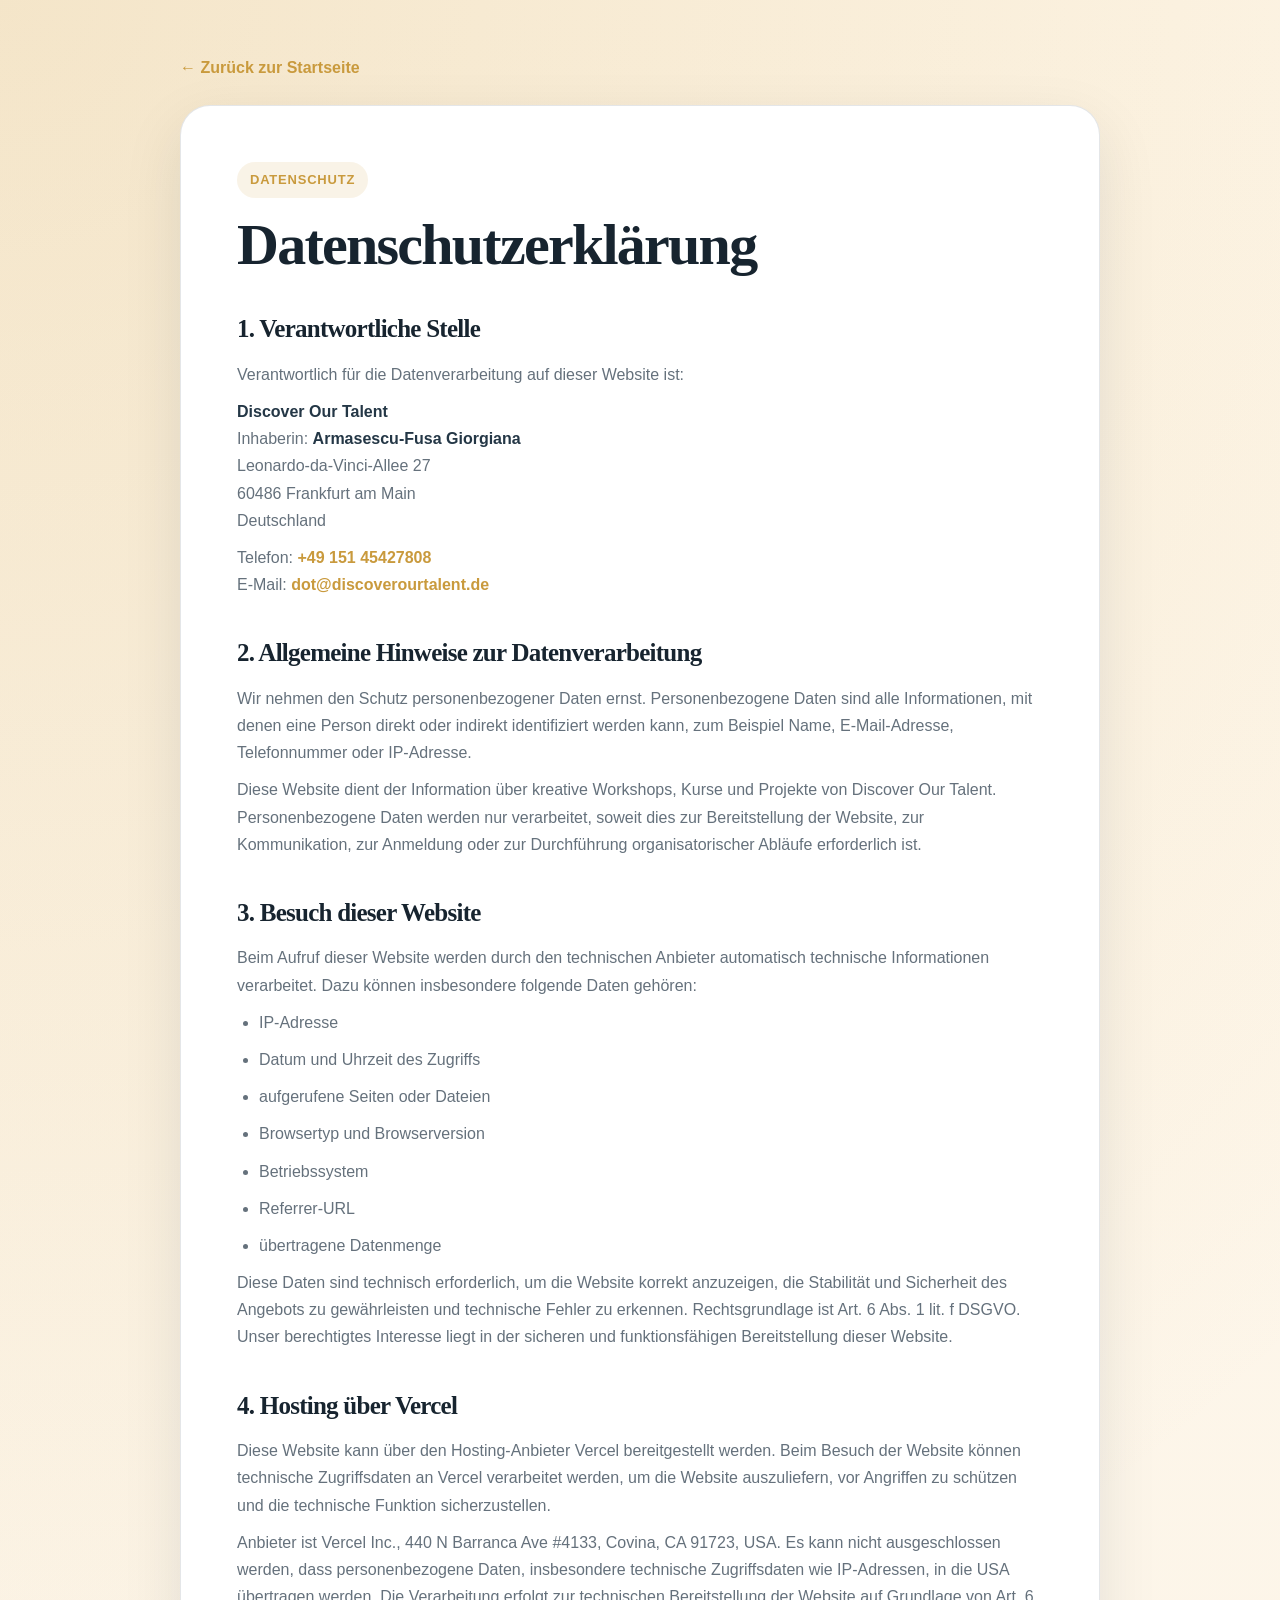
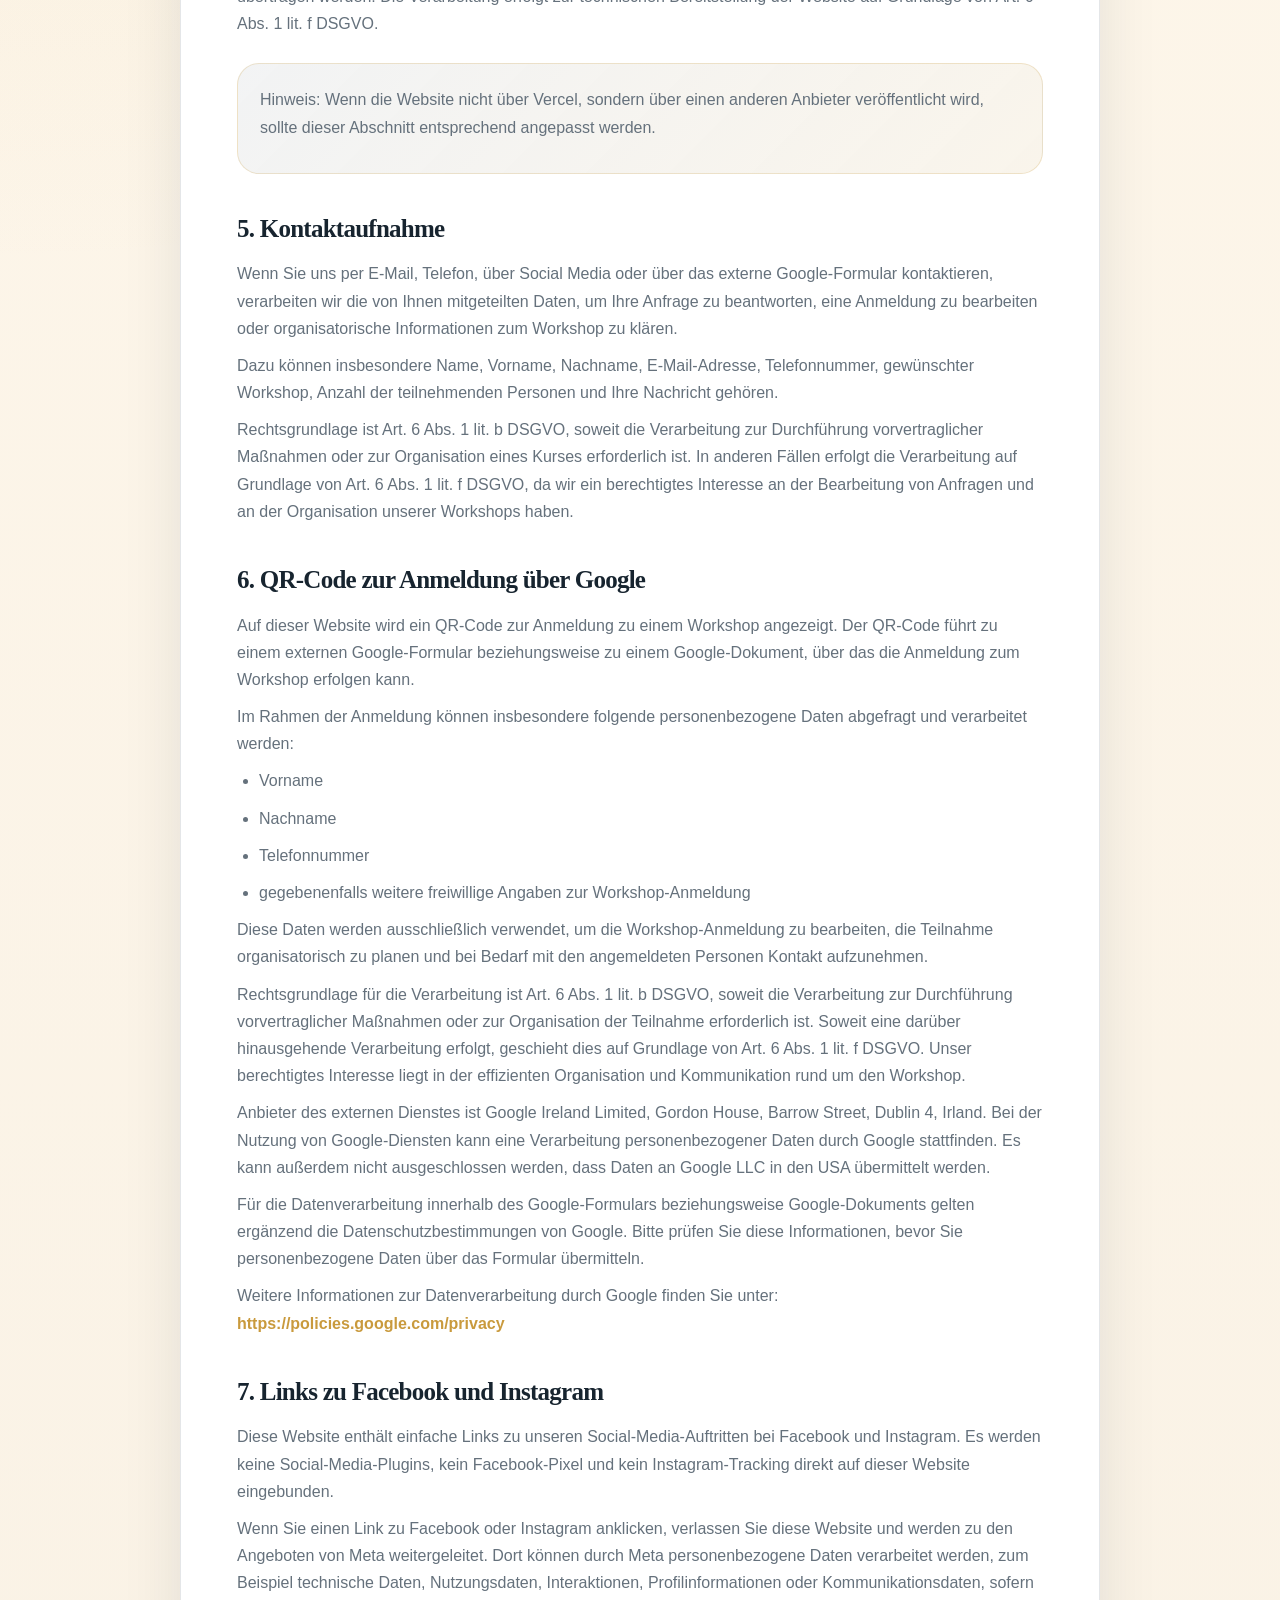
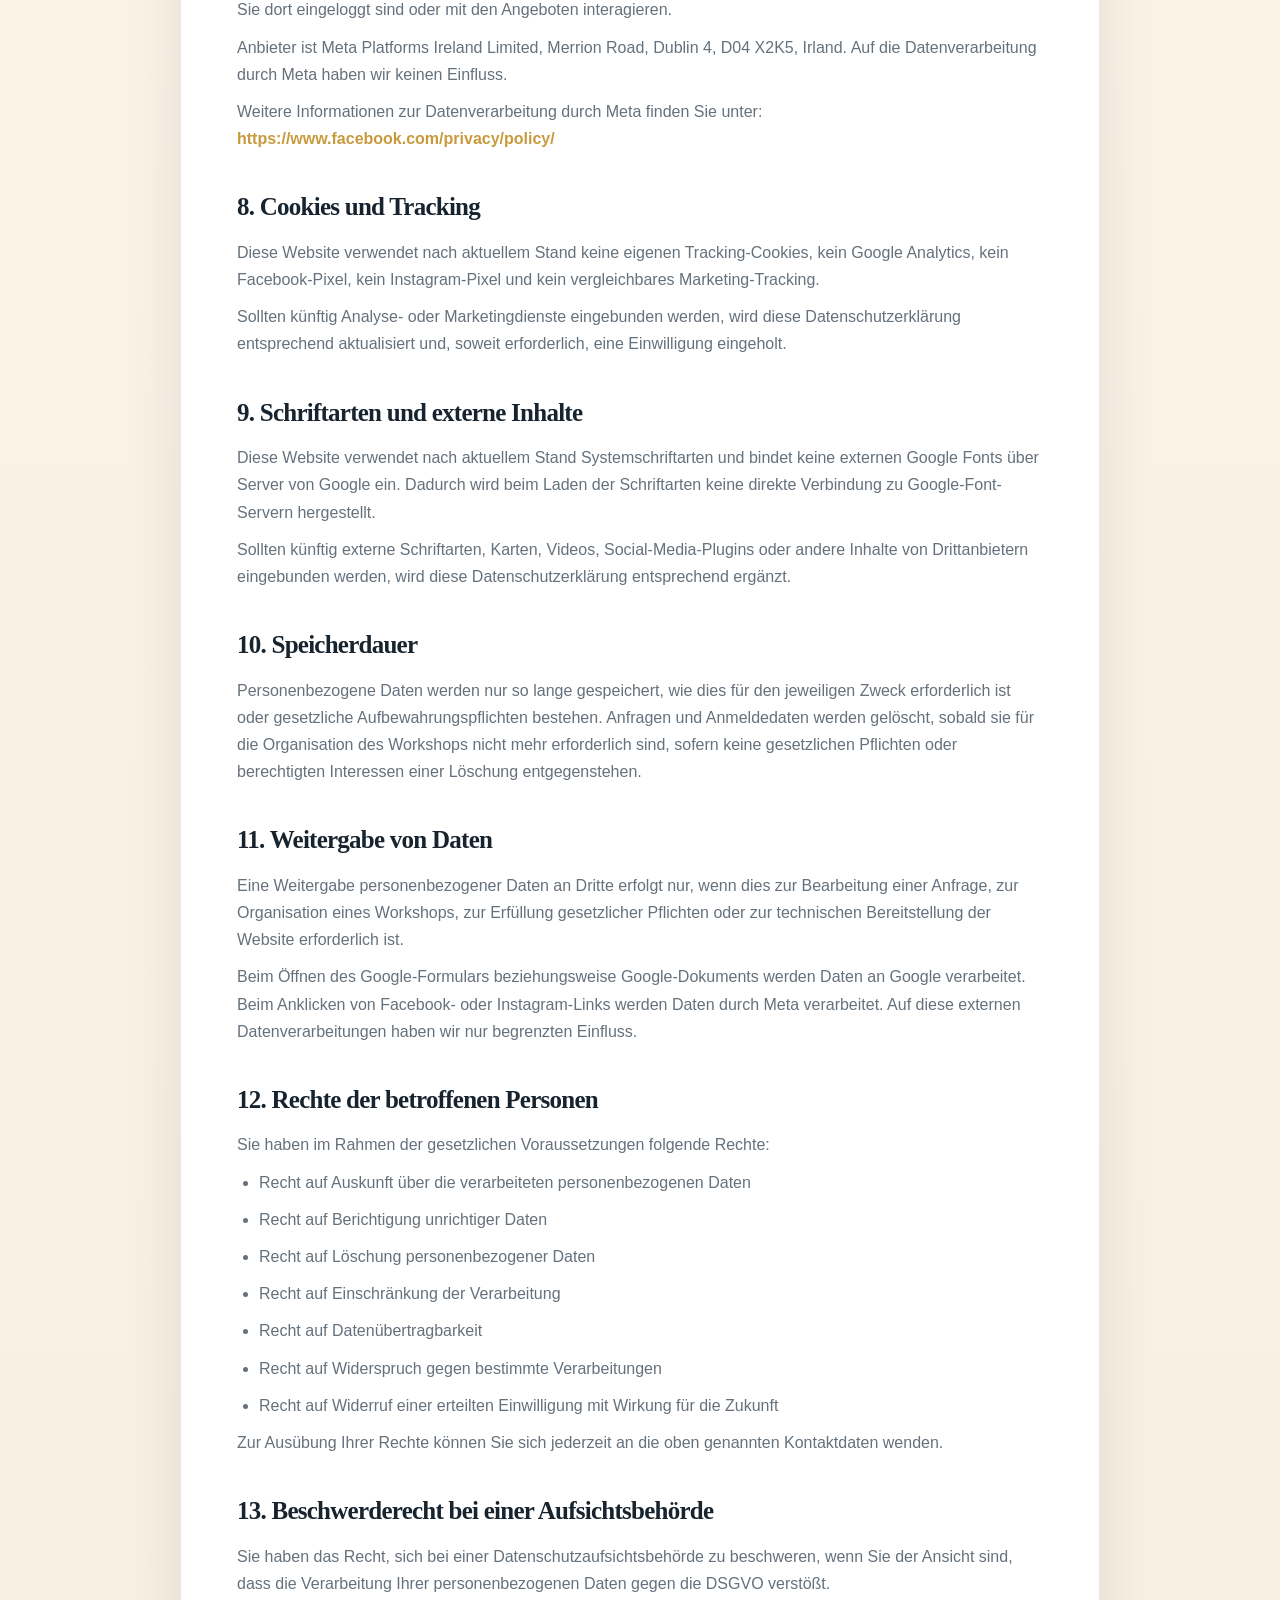
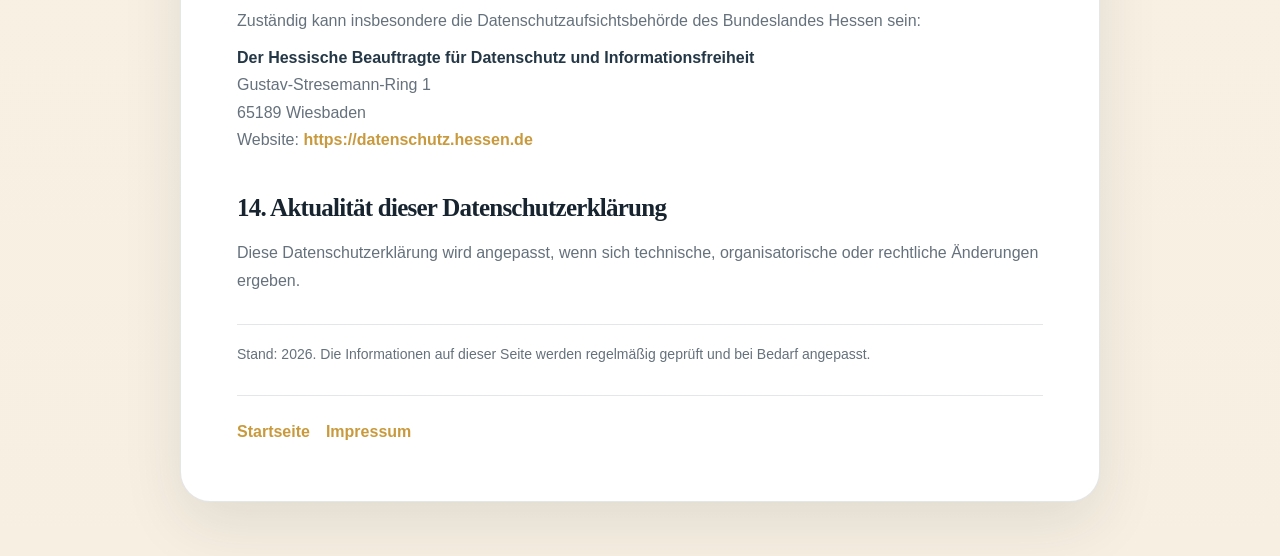
==== datenschutz.html @ c93dea51 "Actualizare landing page" ====
<!DOCTYPE html>
<html lang="de">
<head>
  <meta charset="UTF-8" />
  <meta name="viewport" content="width=device-width, initial-scale=1.0" />

  <title>Datenschutzerklärung | Discover Our Talent</title>
  <meta
    name="description"
    content="Datenschutzerklärung von Discover Our Talent."
  />
  <meta name="robots" content="noindex, follow" />

  <style>
    :root {
      --dark: #17242f;
      --deep: #243746;
      --gold: #c99a3d;
      --cream: #fff8ec;
      --white: #ffffff;
      --muted: #65717c;
      --border: rgba(36, 55, 70, 0.12);
      --shadow: 0 22px 60px rgba(23, 36, 47, 0.1);
    }

    * {
      box-sizing: border-box;
      margin: 0;
      padding: 0;
    }

    body {
      font-family: Arial, Helvetica, sans-serif;
      background:
        radial-gradient(circle at top left, rgba(201, 154, 61, 0.2), transparent 34%),
        linear-gradient(180deg, #fff8ec 0%, #f7efe2 100%);
      color: var(--deep);
      line-height: 1.7;
    }

    a {
      color: var(--gold);
      font-weight: 700;
      text-decoration: none;
      overflow-wrap: anywhere;
    }

    a:hover {
      text-decoration: underline;
    }

    .page {
      width: min(920px, calc(100% - 32px));
      margin: 0 auto;
      padding: 54px 0;
    }

    .back-link {
      display: inline-flex;
      align-items: center;
      gap: 8px;
      margin-bottom: 24px;
      color: var(--gold);
      font-weight: 800;
    }

    .card {
      background: var(--white);
      border: 1px solid var(--border);
      border-radius: 30px;
      padding: clamp(28px, 5vw, 56px);
      box-shadow: var(--shadow);
    }

    .eyebrow {
      display: inline-flex;
      width: fit-content;
      padding: 7px 13px;
      margin-bottom: 18px;
      border-radius: 999px;
      background: rgba(201, 154, 61, 0.12);
      color: var(--gold);
      font-size: 13px;
      font-weight: 800;
      letter-spacing: 0.06em;
      text-transform: uppercase;
    }

    h1,
    h2 {
      font-family: Georgia, "Times New Roman", serif;
      color: var(--dark);
      letter-spacing: -0.03em;
    }

    h1 {
      font-size: clamp(38px, 6vw, 58px);
      line-height: 1;
      margin-bottom: 22px;
    }

    h2 {
      font-size: 25px;
      margin-top: 34px;
      margin-bottom: 10px;
    }

    p,
    li {
      color: var(--muted);
      font-size: 16px;
      margin-bottom: 10px;
    }

    ul {
      padding-left: 22px;
      margin-bottom: 10px;
    }

    strong {
      color: var(--deep);
    }

    .info-box {
      margin-top: 26px;
      padding: 22px;
      border-radius: 22px;
      background: linear-gradient(
        135deg,
        rgba(36, 55, 70, 0.06),
        rgba(201, 154, 61, 0.1)
      );
      border: 1px solid rgba(201, 154, 61, 0.22);
    }

    .legal-note {
      margin-top: 30px;
      padding-top: 18px;
      border-top: 1px solid var(--border);
      font-size: 14px;
      color: var(--muted);
    }

    .footer-links {
      display: flex;
      gap: 16px;
      flex-wrap: wrap;
      margin-top: 28px;
      padding-top: 22px;
      border-top: 1px solid var(--border);
    }

    @media (max-width: 620px) {
      .page {
        width: min(100% - 22px, 920px);
        padding: 28px 0;
      }

      .card {
        border-radius: 22px;
      }

      h2 {
        font-size: 22px;
      }
    }
  </style>
</head>

<body>
  <main class="page">
    <a class="back-link" href="index.html">← Zurück zur Startseite</a>

    <section class="card">
      <span class="eyebrow">Datenschutz</span>

      <h1>Datenschutzerklärung</h1>

      <h2>1. Verantwortliche Stelle</h2>
      <p>
        Verantwortlich für die Datenverarbeitung auf dieser Website ist:
      </p>

      <p>
        <strong>Discover Our Talent</strong><br />
        Inhaberin: <strong>Armasescu-Fusa Giorgiana</strong><br />
        Leonardo-da-Vinci-Allee 27<br />
        60486 Frankfurt am Main<br />
        Deutschland
      </p>

      <p>
        Telefon:
        <a href="tel:+4915145427808">+49 151 45427808</a><br />
        E-Mail:
        <a href="mailto:dot@discoverourtalent.de">dot@discoverourtalent.de</a>
      </p>

      <h2>2. Allgemeine Hinweise zur Datenverarbeitung</h2>
      <p>
        Wir nehmen den Schutz personenbezogener Daten ernst. Personenbezogene Daten sind alle
        Informationen, mit denen eine Person direkt oder indirekt identifiziert werden kann,
        zum Beispiel Name, E-Mail-Adresse, Telefonnummer oder IP-Adresse.
      </p>

      <p>
        Diese Website dient der Information über kreative Workshops, Kurse und Projekte von
        Discover Our Talent. Personenbezogene Daten werden nur verarbeitet, soweit dies zur
        Bereitstellung der Website, zur Kommunikation, zur Anmeldung oder zur Durchführung
        organisatorischer Abläufe erforderlich ist.
      </p>

      <h2>3. Besuch dieser Website</h2>
      <p>
        Beim Aufruf dieser Website werden durch den technischen Anbieter automatisch technische
        Informationen verarbeitet. Dazu können insbesondere folgende Daten gehören:
      </p>

      <ul>
        <li>IP-Adresse</li>
        <li>Datum und Uhrzeit des Zugriffs</li>
        <li>aufgerufene Seiten oder Dateien</li>
        <li>Browsertyp und Browserversion</li>
        <li>Betriebssystem</li>
        <li>Referrer-URL</li>
        <li>übertragene Datenmenge</li>
      </ul>

      <p>
        Diese Daten sind technisch erforderlich, um die Website korrekt anzuzeigen, die
        Stabilität und Sicherheit des Angebots zu gewährleisten und technische Fehler zu erkennen.
        Rechtsgrundlage ist Art. 6 Abs. 1 lit. f DSGVO. Unser berechtigtes Interesse liegt in
        der sicheren und funktionsfähigen Bereitstellung dieser Website.
      </p>

      <h2>4. Hosting über Vercel</h2>
      <p>
        Diese Website kann über den Hosting-Anbieter Vercel bereitgestellt werden. Beim Besuch
        der Website können technische Zugriffsdaten an Vercel verarbeitet werden, um die Website
        auszuliefern, vor Angriffen zu schützen und die technische Funktion sicherzustellen.
      </p>

      <p>
        Anbieter ist Vercel Inc., 440 N Barranca Ave #4133, Covina, CA 91723, USA.
        Es kann nicht ausgeschlossen werden, dass personenbezogene Daten, insbesondere technische
        Zugriffsdaten wie IP-Adressen, in die USA übertragen werden. Die Verarbeitung erfolgt zur
        technischen Bereitstellung der Website auf Grundlage von Art. 6 Abs. 1 lit. f DSGVO.
      </p>

      <div class="info-box">
        <p>
          Hinweis: Wenn die Website nicht über Vercel, sondern über einen anderen Anbieter
          veröffentlicht wird, sollte dieser Abschnitt entsprechend angepasst werden.
        </p>
      </div>

      <h2>5. Kontaktaufnahme</h2>
      <p>
        Wenn Sie uns per E-Mail, Telefon, über Social Media oder über das externe
        Google-Formular kontaktieren, verarbeiten wir die von Ihnen mitgeteilten Daten,
        um Ihre Anfrage zu beantworten, eine Anmeldung zu bearbeiten oder organisatorische
        Informationen zum Workshop zu klären.
      </p>

      <p>
        Dazu können insbesondere Name, Vorname, Nachname, E-Mail-Adresse, Telefonnummer,
        gewünschter Workshop, Anzahl der teilnehmenden Personen und Ihre Nachricht gehören.
      </p>

      <p>
        Rechtsgrundlage ist Art. 6 Abs. 1 lit. b DSGVO, soweit die Verarbeitung zur Durchführung
        vorvertraglicher Maßnahmen oder zur Organisation eines Kurses erforderlich ist. In anderen
        Fällen erfolgt die Verarbeitung auf Grundlage von Art. 6 Abs. 1 lit. f DSGVO, da wir ein
        berechtigtes Interesse an der Bearbeitung von Anfragen und an der Organisation unserer
        Workshops haben.
      </p>

      <h2>6. QR-Code zur Anmeldung über Google</h2>
      <p>
        Auf dieser Website wird ein QR-Code zur Anmeldung zu einem Workshop angezeigt.
        Der QR-Code führt zu einem externen Google-Formular beziehungsweise zu einem
        Google-Dokument, über das die Anmeldung zum Workshop erfolgen kann.
      </p>

      <p>
        Im Rahmen der Anmeldung können insbesondere folgende personenbezogene Daten
        abgefragt und verarbeitet werden:
      </p>

      <ul>
        <li>Vorname</li>
        <li>Nachname</li>
        <li>Telefonnummer</li>
        <li>gegebenenfalls weitere freiwillige Angaben zur Workshop-Anmeldung</li>
      </ul>

      <p>
        Diese Daten werden ausschließlich verwendet, um die Workshop-Anmeldung zu bearbeiten,
        die Teilnahme organisatorisch zu planen und bei Bedarf mit den angemeldeten Personen
        Kontakt aufzunehmen.
      </p>

      <p>
        Rechtsgrundlage für die Verarbeitung ist Art. 6 Abs. 1 lit. b DSGVO, soweit die
        Verarbeitung zur Durchführung vorvertraglicher Maßnahmen oder zur Organisation der
        Teilnahme erforderlich ist. Soweit eine darüber hinausgehende Verarbeitung erfolgt,
        geschieht dies auf Grundlage von Art. 6 Abs. 1 lit. f DSGVO. Unser berechtigtes
        Interesse liegt in der effizienten Organisation und Kommunikation rund um den Workshop.
      </p>

      <p>
        Anbieter des externen Dienstes ist Google Ireland Limited, Gordon House, Barrow Street,
        Dublin 4, Irland. Bei der Nutzung von Google-Diensten kann eine Verarbeitung
        personenbezogener Daten durch Google stattfinden. Es kann außerdem nicht ausgeschlossen
        werden, dass Daten an Google LLC in den USA übermittelt werden.
      </p>

      <p>
        Für die Datenverarbeitung innerhalb des Google-Formulars beziehungsweise
        Google-Dokuments gelten ergänzend die Datenschutzbestimmungen von Google.
        Bitte prüfen Sie diese Informationen, bevor Sie personenbezogene Daten über
        das Formular übermitteln.
      </p>

      <p>
        Weitere Informationen zur Datenverarbeitung durch Google finden Sie unter:
        <a href="https://policies.google.com/privacy" target="_blank" rel="noopener noreferrer">
          https://policies.google.com/privacy
        </a>
      </p>

      <h2>7. Links zu Facebook und Instagram</h2>
      <p>
        Diese Website enthält einfache Links zu unseren Social-Media-Auftritten bei Facebook
        und Instagram. Es werden keine Social-Media-Plugins, kein Facebook-Pixel und kein
        Instagram-Tracking direkt auf dieser Website eingebunden.
      </p>

      <p>
        Wenn Sie einen Link zu Facebook oder Instagram anklicken, verlassen Sie diese Website
        und werden zu den Angeboten von Meta weitergeleitet. Dort können durch Meta
        personenbezogene Daten verarbeitet werden, zum Beispiel technische Daten, Nutzungsdaten,
        Interaktionen, Profilinformationen oder Kommunikationsdaten, sofern Sie dort eingeloggt
        sind oder mit den Angeboten interagieren.
      </p>

      <p>
        Anbieter ist Meta Platforms Ireland Limited, Merrion Road, Dublin 4, D04 X2K5, Irland.
        Auf die Datenverarbeitung durch Meta haben wir keinen Einfluss.
      </p>

      <p>
        Weitere Informationen zur Datenverarbeitung durch Meta finden Sie unter:
        <a href="https://www.facebook.com/privacy/policy/" target="_blank" rel="noopener noreferrer">
          https://www.facebook.com/privacy/policy/
        </a>
      </p>

      <h2>8. Cookies und Tracking</h2>
      <p>
        Diese Website verwendet nach aktuellem Stand keine eigenen Tracking-Cookies, kein Google
        Analytics, kein Facebook-Pixel, kein Instagram-Pixel und kein vergleichbares
        Marketing-Tracking.
      </p>

      <p>
        Sollten künftig Analyse- oder Marketingdienste eingebunden werden, wird diese
        Datenschutzerklärung entsprechend aktualisiert und, soweit erforderlich, eine
        Einwilligung eingeholt.
      </p>

      <h2>9. Schriftarten und externe Inhalte</h2>
      <p>
        Diese Website verwendet nach aktuellem Stand Systemschriftarten und bindet keine externen
        Google Fonts über Server von Google ein. Dadurch wird beim Laden der Schriftarten keine
        direkte Verbindung zu Google-Font-Servern hergestellt.
      </p>

      <p>
        Sollten künftig externe Schriftarten, Karten, Videos, Social-Media-Plugins oder andere
        Inhalte von Drittanbietern eingebunden werden, wird diese Datenschutzerklärung entsprechend
        ergänzt.
      </p>

      <h2>10. Speicherdauer</h2>
      <p>
        Personenbezogene Daten werden nur so lange gespeichert, wie dies für den jeweiligen Zweck
        erforderlich ist oder gesetzliche Aufbewahrungspflichten bestehen. Anfragen und
        Anmeldedaten werden gelöscht, sobald sie für die Organisation des Workshops nicht mehr
        erforderlich sind, sofern keine gesetzlichen Pflichten oder berechtigten Interessen einer
        Löschung entgegenstehen.
      </p>

      <h2>11. Weitergabe von Daten</h2>
      <p>
        Eine Weitergabe personenbezogener Daten an Dritte erfolgt nur, wenn dies zur Bearbeitung
        einer Anfrage, zur Organisation eines Workshops, zur Erfüllung gesetzlicher Pflichten oder
        zur technischen Bereitstellung der Website erforderlich ist.
      </p>

      <p>
        Beim Öffnen des Google-Formulars beziehungsweise Google-Dokuments werden Daten an Google
        verarbeitet. Beim Anklicken von Facebook- oder Instagram-Links werden Daten durch Meta
        verarbeitet. Auf diese externen Datenverarbeitungen haben wir nur begrenzten Einfluss.
      </p>

      <h2>12. Rechte der betroffenen Personen</h2>
      <p>
        Sie haben im Rahmen der gesetzlichen Voraussetzungen folgende Rechte:
      </p>

      <ul>
        <li>Recht auf Auskunft über die verarbeiteten personenbezogenen Daten</li>
        <li>Recht auf Berichtigung unrichtiger Daten</li>
        <li>Recht auf Löschung personenbezogener Daten</li>
        <li>Recht auf Einschränkung der Verarbeitung</li>
        <li>Recht auf Datenübertragbarkeit</li>
        <li>Recht auf Widerspruch gegen bestimmte Verarbeitungen</li>
        <li>Recht auf Widerruf einer erteilten Einwilligung mit Wirkung für die Zukunft</li>
      </ul>

      <p>
        Zur Ausübung Ihrer Rechte können Sie sich jederzeit an die oben genannten Kontaktdaten
        wenden.
      </p>

      <h2>13. Beschwerderecht bei einer Aufsichtsbehörde</h2>
      <p>
        Sie haben das Recht, sich bei einer Datenschutzaufsichtsbehörde zu beschweren, wenn Sie
        der Ansicht sind, dass die Verarbeitung Ihrer personenbezogenen Daten gegen die DSGVO
        verstößt.
      </p>

      <p>
        Zuständig kann insbesondere die Datenschutzaufsichtsbehörde des Bundeslandes Hessen sein:
      </p>

      <p>
        <strong>Der Hessische Beauftragte für Datenschutz und Informationsfreiheit</strong><br />
        Gustav-Stresemann-Ring 1<br />
        65189 Wiesbaden<br />
        Website:
        <a href="https://datenschutz.hessen.de" target="_blank" rel="noopener noreferrer">
          https://datenschutz.hessen.de
        </a>
      </p>

      <h2>14. Aktualität dieser Datenschutzerklärung</h2>
      <p>
        Diese Datenschutzerklärung wird angepasst, wenn sich technische, organisatorische oder
        rechtliche Änderungen ergeben.
      </p>

      <p class="legal-note">
        Stand: 2026. Die Informationen auf dieser Seite werden regelmäßig geprüft und bei Bedarf angepasst.
      </p>

      <div class="footer-links">
        <a href="index.html">Startseite</a>
        <a href="impressum.html">Impressum</a>
      </div>
    </section>
  </main>
</body>
</html>
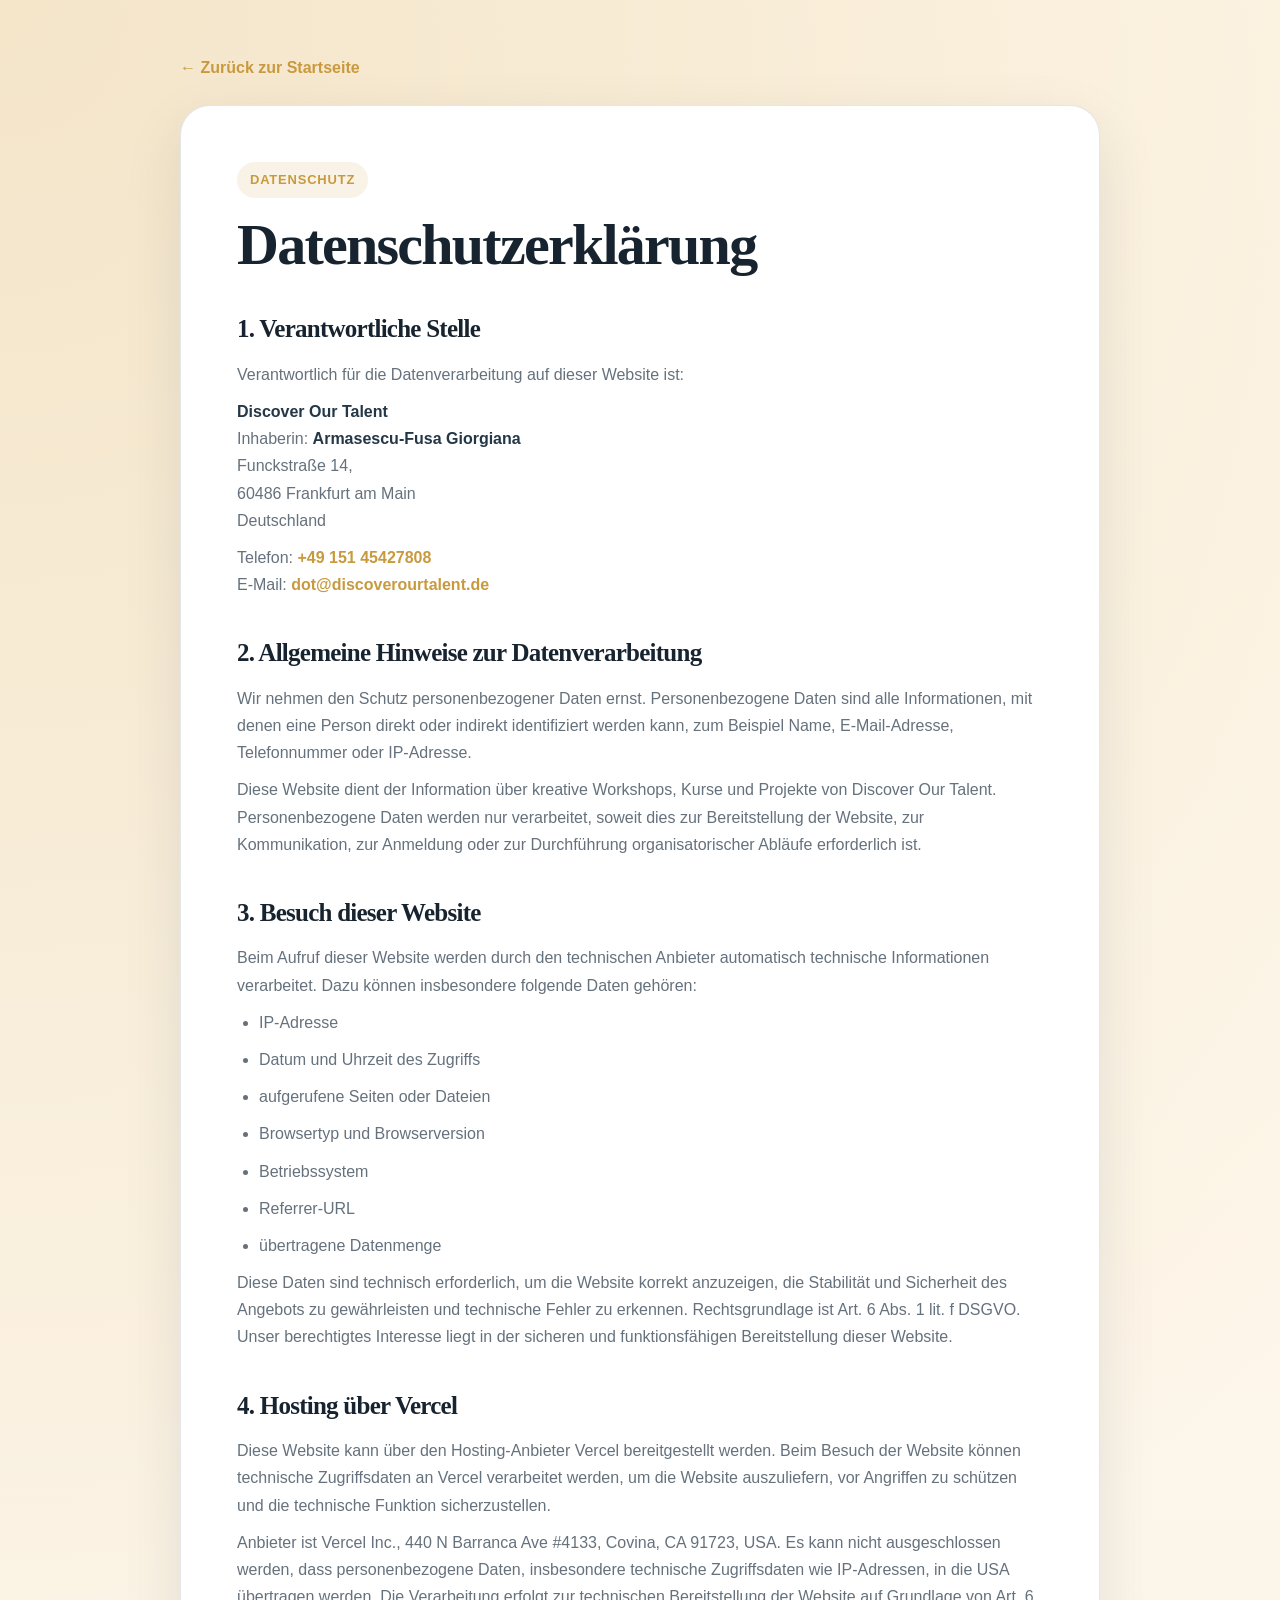
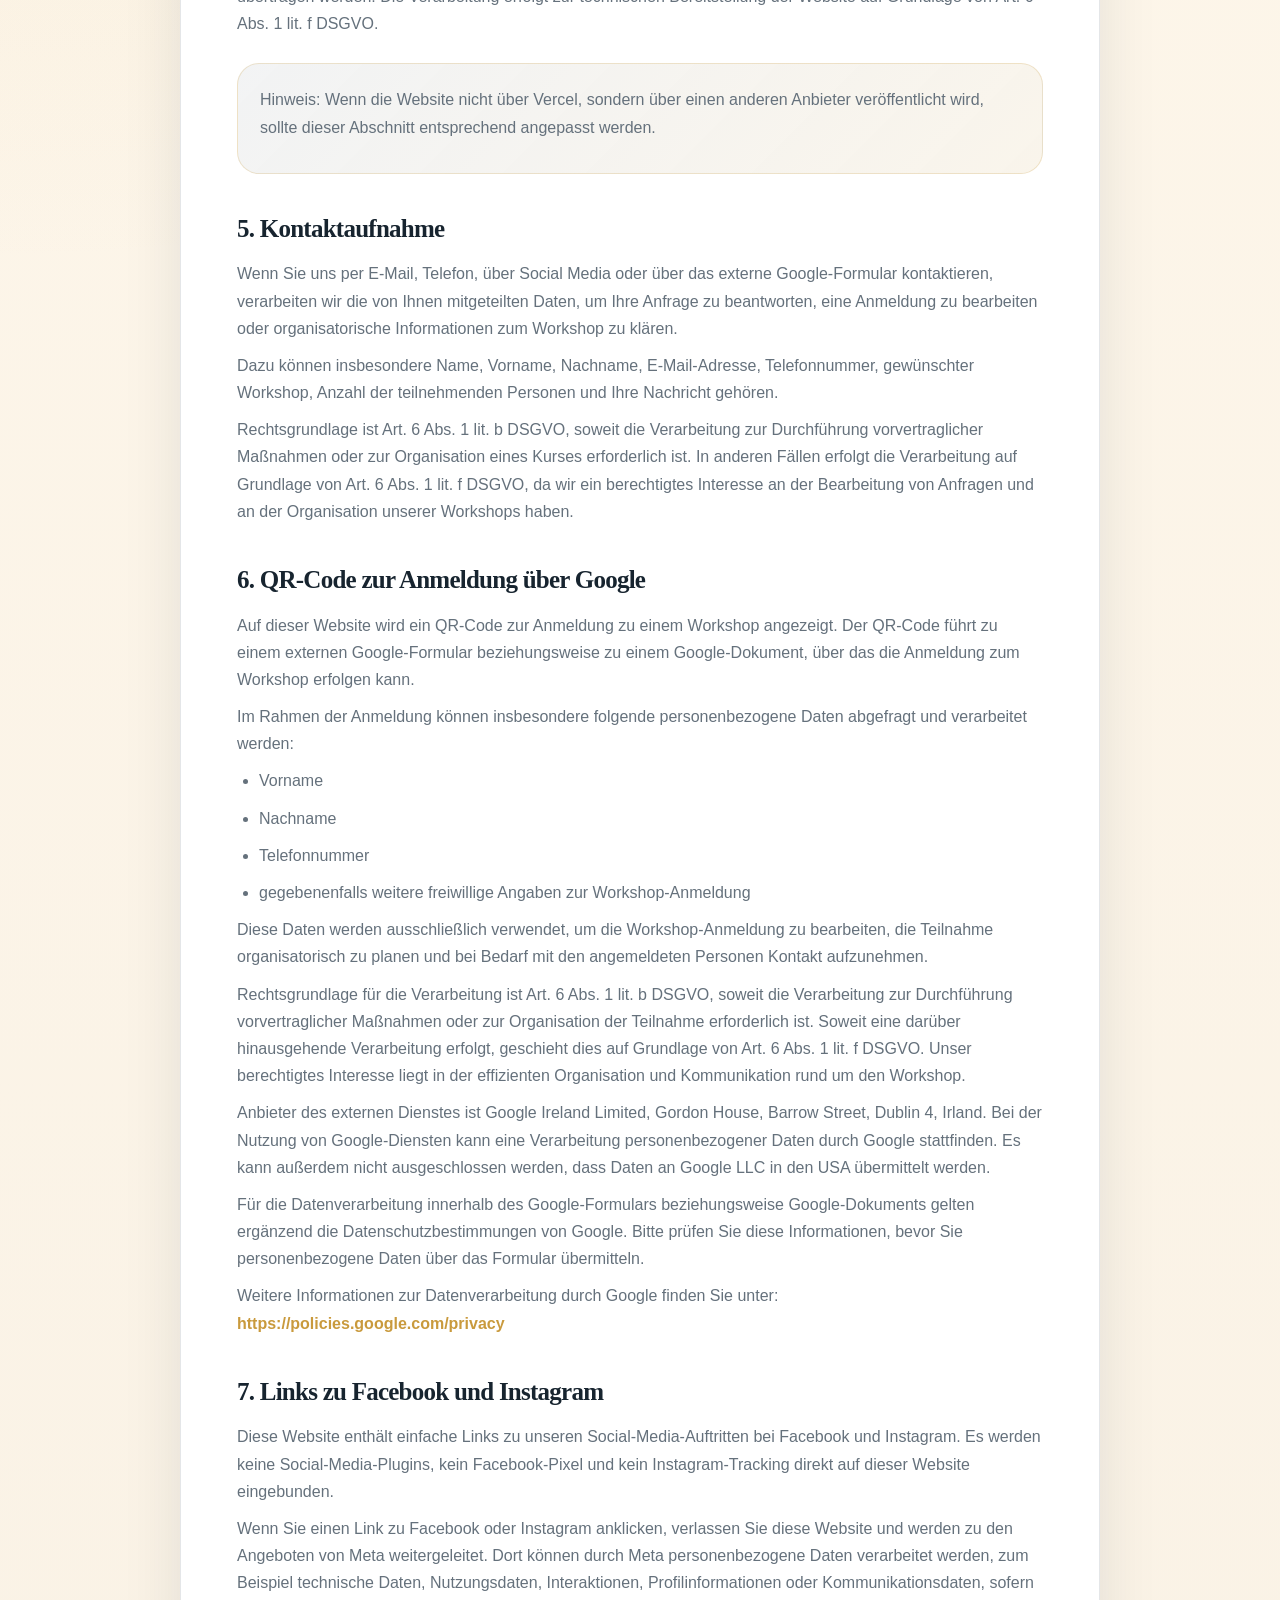
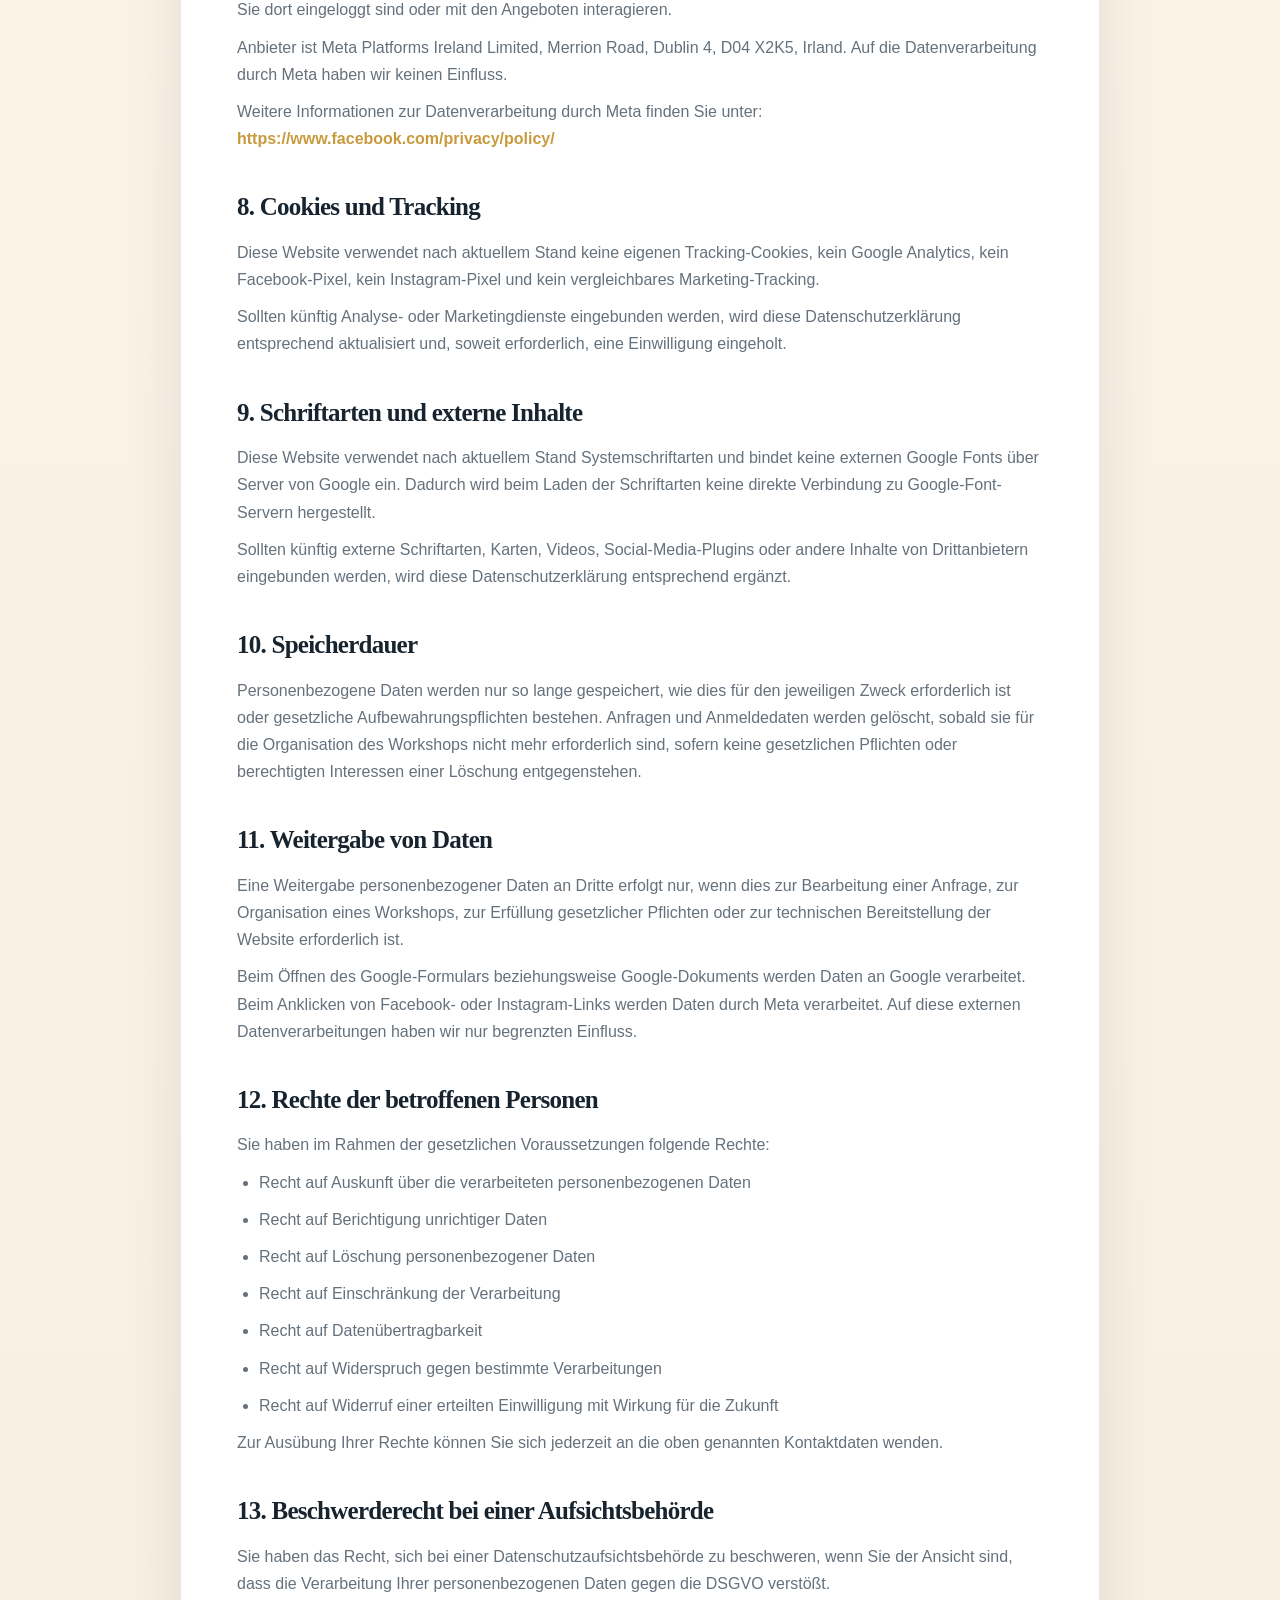
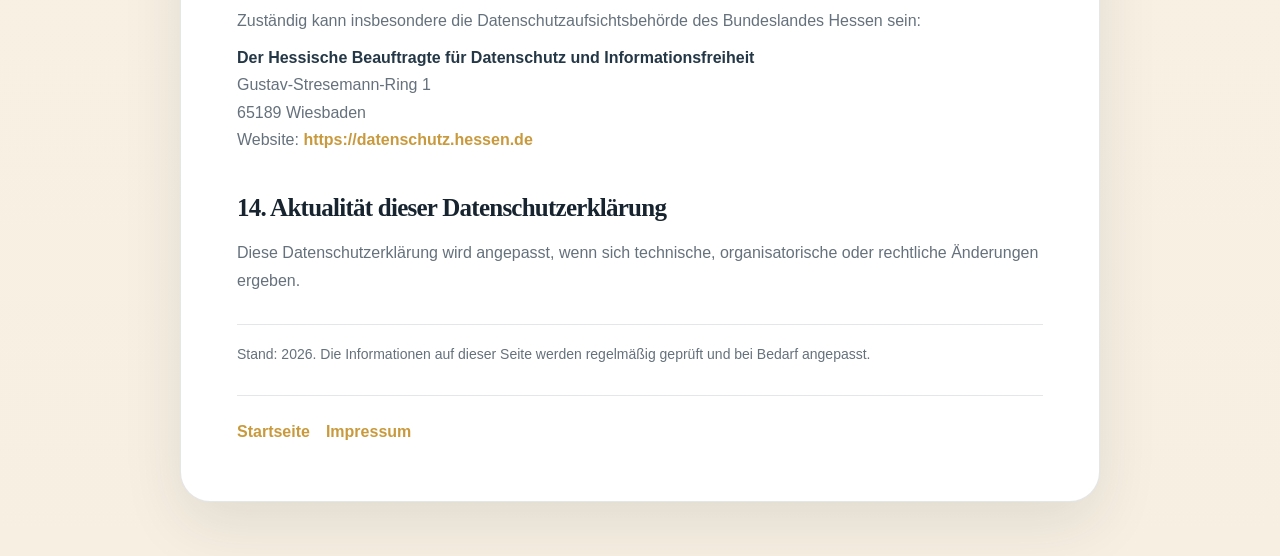
==== commit 9267671d: "Actualizare fotos" ====
--- a/datenschutz.html
+++ b/datenschutz.html
@@ -84,8 +84,11 @@
       font-weight: 800;
       letter-spacing: 0.06em;
       text-transform: uppercase;
-    }
-
+    } 
+    title {
+      font-size: clamp(38px, 6vw, 58px);
+    }
+   
     h1,
     h2 {
       font-family: Georgia, "Times New Roman", serif;
@@ -184,7 +187,7 @@
       <p>
         <strong>Discover Our Talent</strong><br />
         Inhaberin: <strong>Armasescu-Fusa Giorgiana</strong><br />
-        Leonardo-da-Vinci-Allee 27<br />
+        Funckstraße 14,<br />
         60486 Frankfurt am Main<br />
         Deutschland
       </p>
